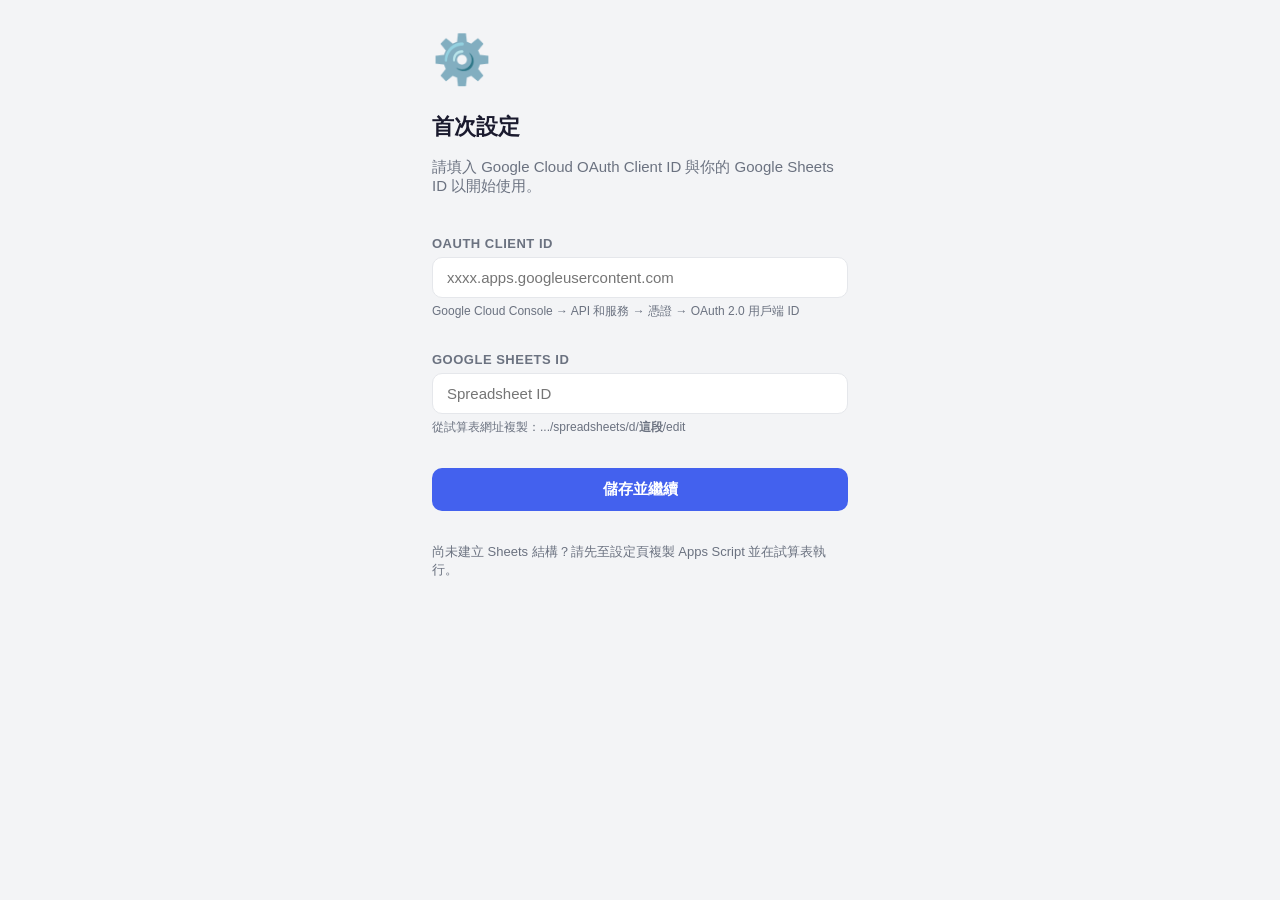
==== index.html @ 8d3733a2 "Initial PWA build: 家庭財務管理系統 - PWA shell (manifest.json + service worker) 可加入手機桌面 - Google OAuth 2.0 " ====
<!DOCTYPE html>
<html lang="zh-TW">
<head>
  <meta charset="UTF-8">
  <meta name="viewport" content="width=device-width, initial-scale=1.0, maximum-scale=1.0, user-scalable=no">
  <meta name="theme-color" content="#4361EE">
  <meta name="apple-mobile-web-app-capable" content="yes">
  <meta name="apple-mobile-web-app-status-bar-style" content="default">
  <meta name="apple-mobile-web-app-title" content="家庭財務">
  <link rel="manifest" href="manifest.json">
  <link rel="apple-touch-icon" href="icons/icon.svg">
  <title>阿熊 & 綺綺 家庭財務</title>
  <link rel="stylesheet" href="css/app.css">
</head>
<body>
<div id="app">

  <!-- ── Auth screen ──────────────────────────────────────── -->
  <div id="screen-auth" class="screen">
    <div class="auth-container">
      <div class="auth-logo">💰</div>
      <h1>家庭財務</h1>
      <p>阿熊 &amp; 綺綺</p>
      <button id="btn-signin" class="btn btn-primary btn-lg" style="margin-top:16px">
        <svg width="20" height="20" viewBox="0 0 48 48" fill="none">
          <path d="M43.6 20.5H42V20H24v8h11.3C33.7 32.7 29.3 36 24 36c-6.6 0-12-5.4-12-12s5.4-12 12-12c3.1 0 5.8 1.1 7.9 3l5.7-5.7C34.3 6.5 29.5 4 24 4 12.9 4 4 12.9 4 24s8.9 20 20 20c11 0 20-9 20-20 0-1.2-.1-2.4-.4-3.5z" fill="#FFC107"/>
          <path d="M6.3 14.7l6.6 4.8C14.6 16 19 13 24 13c3.1 0 5.8 1.1 7.9 3l5.7-5.7C34.3 6.5 29.5 4 24 4 16.3 4 9.7 8.3 6.3 14.7z" fill="#FF3D00"/>
          <path d="M24 44c5.3 0 10.1-2 13.7-5.2l-6.3-5.3C29.5 35.4 26.9 36 24 36c-5.3 0-9.7-3.3-11.3-8l-6.6 5.1C9.6 39.6 16.3 44 24 44z" fill="#4CAF50"/>
          <path d="M43.6 20.5H42V20H24v8h11.3c-.8 2.3-2.3 4.2-4.2 5.5l6.3 5.3C37 37.1 44 32 44 24c0-1.2-.1-2.4-.4-3.5z" fill="#1976D2"/>
        </svg>
        使用 Google 登入
      </button>
      <p id="gsi-error" class="auth-note hidden">
        ⚠ Google Identity Services 載入失敗，請確認網路連線後重新整理。
      </p>
    </div>
  </div>

  <!-- ── Setup screen ─────────────────────────────────────── -->
  <div id="screen-setup" class="screen">
    <div class="setup-container">
      <div style="font-size:48px;margin-bottom:8px">⚙️</div>
      <h2>首次設定</h2>
      <p style="margin-bottom:24px">請填入 Google Cloud OAuth Client ID 與你的 Google Sheets ID 以開始使用。</p>
      <div class="form-row">
        <label>OAuth Client ID</label>
        <input type="text" id="inp-setup-client" class="form-input" placeholder="xxxx.apps.googleusercontent.com">
        <p class="input-hint">Google Cloud Console → API 和服務 → 憑證 → OAuth 2.0 用戶端 ID</p>
      </div>
      <div class="form-row">
        <label>Google Sheets ID</label>
        <input type="text" id="inp-setup-sheet" class="form-input" placeholder="Spreadsheet ID">
        <p class="input-hint">從試算表網址複製：.../spreadsheets/d/<strong>這段</strong>/edit</p>
      </div>
      <button id="btn-setup-save" class="btn btn-primary btn-full">儲存並繼續</button>
      <p class="auth-note" style="margin-top:16px">
        尚未建立 Sheets 結構？請先至設定頁複製 Apps Script 並在試算表執行。
      </p>
    </div>
  </div>

  <!-- ── Main app ──────────────────────────────────────────── -->
  <div id="screen-main" class="screen">
    <header id="app-header">
      <h2 id="page-title">總覽</h2>
    </header>

    <main id="page-content"></main>

    <nav id="bottom-nav">
      <!-- 總覽 -->
      <button class="nav-item" data-page="dashboard">
        <svg viewBox="0 0 24 24" fill="none" stroke="currentColor" stroke-width="2" stroke-linecap="round" stroke-linejoin="round">
          <rect x="3" y="3" width="7" height="9"/><rect x="14" y="3" width="7" height="5"/>
          <rect x="14" y="12" width="7" height="9"/><rect x="3" y="16" width="7" height="5"/>
        </svg>
        <span>總覽</span>
      </button>
      <!-- 記帳 -->
      <button class="nav-item" data-page="entry">
        <svg viewBox="0 0 24 24" fill="none" stroke="currentColor" stroke-width="2" stroke-linecap="round" stroke-linejoin="round">
          <circle cx="12" cy="12" r="10"/>
          <line x1="12" y1="8" x2="12" y2="16"/>
          <line x1="8" y1="12" x2="16" y2="12"/>
        </svg>
        <span>記帳</span>
      </button>
      <!-- 帳本 -->
      <button class="nav-item" data-page="ledger">
        <svg viewBox="0 0 24 24" fill="none" stroke="currentColor" stroke-width="2" stroke-linecap="round" stroke-linejoin="round">
          <path d="M14 2H6a2 2 0 0 0-2 2v16a2 2 0 0 0 2 2h12a2 2 0 0 0 2-2V8z"/>
          <polyline points="14 2 14 8 20 8"/>
          <line x1="16" y1="13" x2="8" y2="13"/><line x1="16" y1="17" x2="8" y2="17"/>
          <polyline points="10 9 9 9 8 9"/>
        </svg>
        <span>帳本</span>
      </button>
      <!-- 專案 -->
      <button class="nav-item" data-page="projects">
        <svg viewBox="0 0 24 24" fill="none" stroke="currentColor" stroke-width="2" stroke-linecap="round" stroke-linejoin="round">
          <path d="M22 11.08V12a10 10 0 1 1-5.93-9.14"/>
          <polyline points="22 4 12 14.01 9 11.01"/>
        </svg>
        <span>專案</span>
      </button>
      <!-- 投資 -->
      <button class="nav-item" data-page="investments">
        <svg viewBox="0 0 24 24" fill="none" stroke="currentColor" stroke-width="2" stroke-linecap="round" stroke-linejoin="round">
          <polyline points="22 7 13.5 15.5 8.5 10.5 2 17"/>
          <polyline points="16 7 22 7 22 13"/>
        </svg>
        <span>投資</span>
      </button>
      <!-- 設定 -->
      <button class="nav-item" data-page="settings">
        <svg viewBox="0 0 24 24" fill="none" stroke="currentColor" stroke-width="2" stroke-linecap="round" stroke-linejoin="round">
          <circle cx="12" cy="12" r="3"/>
          <path d="M19.4 15a1.65 1.65 0 0 0 .33 1.82l.06.06a2 2 0 0 1-2.83 2.83l-.06-.06a1.65 1.65 0 0 0-1.82-.33 1.65 1.65 0 0 0-1 1.51V21a2 2 0 0 1-4 0v-.09A1.65 1.65 0 0 0 9 19.4a1.65 1.65 0 0 0-1.82.33l-.06.06a2 2 0 0 1-2.83-2.83l.06-.06A1.65 1.65 0 0 0 4.68 15a1.65 1.65 0 0 0-1.51-1H3a2 2 0 0 1 0-4h.09A1.65 1.65 0 0 0 4.6 9a1.65 1.65 0 0 0-.33-1.82l-.06-.06a2 2 0 0 1 2.83-2.83l.06.06A1.65 1.65 0 0 0 9 4.68a1.65 1.65 0 0 0 1-1.51V3a2 2 0 0 1 4 0v.09a1.65 1.65 0 0 0 1 1.51 1.65 1.65 0 0 0 1.82-.33l.06-.06a2 2 0 0 1 2.83 2.83l-.06.06A1.65 1.65 0 0 0 19.4 9a1.65 1.65 0 0 0 1.51 1H21a2 2 0 0 1 0 4h-.09a1.65 1.65 0 0 0-1.51 1z"/>
        </svg>
        <span>設定</span>
      </button>
    </nav>
  </div>

</div>

<!-- Global UI -->
<div id="toast"></div>
<div id="loading-overlay" class="hidden">
  <div class="spinner"></div>
</div>

<!-- Google Identity Services -->
<script src="https://accounts.google.com/gsi/client" async defer></script>

<!-- App -->
<script src="js/config.js"></script>
<script src="js/utils.js"></script>
<script src="js/auth.js"></script>
<script src="js/api.js"></script>
<script src="js/store.js"></script>
<script src="js/router.js"></script>
<script src="pages/dashboard.js"></script>
<script src="pages/entry.js"></script>
<script src="pages/ledger.js"></script>
<script src="pages/projects.js"></script>
<script src="pages/investments.js"></script>
<script src="pages/settings.js"></script>
<script src="js/app.js"></script>
</body>
</html>
---- css/app.css ----
:root {
  --primary: #4361EE;
  --primary-light: #EEF1FF;
  --danger: #EF233C;
  --danger-light: #FFEEF1;
  --success: #06D6A0;
  --success-light: #E8FBF6;
  --warning: #FFB703;
  --warning-light: #FFF8E6;
  --text: #1A1A2E;
  --text-muted: #6B7280;
  --border: #E5E7EB;
  --bg: #F3F4F6;
  --card: #FFFFFF;
  --header-h: 56px;
  --nav-h: 64px;
  --radius: 12px;
}

*, *::before, *::after { box-sizing: border-box; margin: 0; padding: 0; }

html, body {
  height: 100%;
  font-family: -apple-system, BlinkMacSystemFont, 'Segoe UI', 'PingFang TC', 'Noto Sans TC', sans-serif;
  font-size: 15px;
  color: var(--text);
  background: var(--bg);
  -webkit-tap-highlight-color: transparent;
  overscroll-behavior: none;
}

#app { height: 100%; display: flex; flex-direction: column; }

/* ── Screens ───────────────────────────────────────────── */
.screen { display: none; flex-direction: column; height: 100%; }
.screen.active { display: flex; }

/* ── Auth screen ───────────────────────────────────────── */
.auth-container {
  flex: 1; display: flex; flex-direction: column;
  align-items: center; justify-content: center;
  padding: 32px; gap: 16px; text-align: center;
}
.auth-logo { font-size: 72px; }
.auth-container h1 { font-size: 28px; font-weight: 700; }
.auth-container p { color: var(--text-muted); font-size: 16px; }
.auth-note { font-size: 13px; color: var(--text-muted); margin-top: 8px; }
.auth-note a { color: var(--primary); }

/* ── Setup screen ──────────────────────────────────────── */
.setup-container {
  flex: 1; display: flex; flex-direction: column;
  padding: 32px; gap: 16px; max-width: 480px; margin: 0 auto; width: 100%;
}
.setup-container h2 { font-size: 22px; font-weight: 700; }
.setup-container p { color: var(--text-muted); }

/* ── Main layout ───────────────────────────────────────── */
#screen-main { background: var(--bg); }

#app-header {
  height: var(--header-h);
  background: var(--card);
  border-bottom: 1px solid var(--border);
  display: flex; align-items: center; justify-content: center;
  padding: 0 16px;
  position: sticky; top: 0; z-index: 10;
}
#page-title { font-size: 17px; font-weight: 700; }

#page-content {
  flex: 1; overflow-y: auto;
  padding-bottom: calc(var(--nav-h) + 8px);
  -webkit-overflow-scrolling: touch;
}

.page-inner { padding: 16px; max-width: 560px; margin: 0 auto; }

/* ── Bottom nav ────────────────────────────────────────── */
#bottom-nav {
  height: var(--nav-h);
  background: var(--card);
  border-top: 1px solid var(--border);
  display: flex;
  position: fixed; bottom: 0; left: 0; right: 0; z-index: 10;
  padding-bottom: env(safe-area-inset-bottom);
}
.nav-item {
  flex: 1; display: flex; flex-direction: column;
  align-items: center; justify-content: center; gap: 3px;
  border: none; background: none; cursor: pointer;
  color: var(--text-muted); font-size: 10px; font-weight: 500;
  padding: 8px 4px; transition: color .15s;
}
.nav-item svg { width: 22px; height: 22px; }
.nav-item.active { color: var(--primary); }
.nav-item:active { opacity: .7; }

/* ── Cards ─────────────────────────────────────────────── */
.card {
  background: var(--card); border-radius: var(--radius);
  box-shadow: 0 1px 4px rgba(0,0,0,.07); margin-bottom: 12px; overflow: hidden;
}

/* ── Buttons ────────────────────────────────────────────── */
.btn {
  display: inline-flex; align-items: center; justify-content: center;
  gap: 8px; border: none; border-radius: 10px; font-size: 15px;
  font-weight: 600; cursor: pointer; padding: 12px 20px; transition: opacity .15s;
}
.btn:active { opacity: .75; }
.btn:disabled { opacity: .5; cursor: default; }
.btn-primary { background: var(--primary); color: #fff; }
.btn-danger { background: var(--danger); color: #fff; }
.btn-outline { background: transparent; color: var(--primary); border: 1.5px solid var(--primary); }
.btn-full { width: 100%; }
.btn-lg { padding: 14px 28px; font-size: 17px; }
.btn-sm { padding: 7px 14px; font-size: 13px; border-radius: 8px; }

/* ── Segment groups ─────────────────────────────────────── */
.seg-group {
  display: flex; gap: 6px; flex-wrap: wrap;
}
.seg-btn {
  border: 1.5px solid var(--border); background: var(--card); border-radius: 8px;
  padding: 7px 14px; font-size: 14px; font-weight: 500; cursor: pointer; color: var(--text);
  transition: all .15s;
}
.seg-btn.active { background: var(--primary); border-color: var(--primary); color: #fff; }
.seg-btn:disabled { opacity: .4; cursor: default; }

/* ── Forms ──────────────────────────────────────────────── */
.form-row { margin-bottom: 16px; }
.form-row label { display: block; font-size: 13px; font-weight: 600; color: var(--text-muted); margin-bottom: 6px; text-transform: uppercase; letter-spacing: .5px; }
.form-input, .form-select {
  width: 100%; border: 1.5px solid var(--border); border-radius: 10px;
  padding: 11px 14px; font-size: 15px; background: var(--card); color: var(--text);
  outline: none; appearance: none; -webkit-appearance: none;
}
.form-input:focus, .form-select:focus { border-color: var(--primary); }
.input-hint { font-size: 12px; color: var(--text-muted); margin-top: 5px; line-height: 1.4; }
.input-hint code { background: var(--bg); border-radius: 4px; padding: 1px 4px; font-size: 11px; }

/* ── Sections ───────────────────────────────────────────── */
.section-label {
  font-size: 13px; font-weight: 700; color: var(--text-muted);
  text-transform: uppercase; letter-spacing: .6px;
  margin: 16px 0 8px;
}
.section-sub { font-weight: 400; font-size: 13px; margin-left: 8px; text-transform: none; color: var(--text); }
.section-header { display: flex; align-items: center; justify-content: space-between; margin: 16px 0 8px; }
.section-header .section-label { margin: 0; }
.section-hint { font-size: 13px; color: var(--text-muted); margin-bottom: 8px; line-height: 1.5; }
.empty-hint { color: var(--text-muted); font-size: 14px; text-align: center; padding: 24px 0; }
.error-msg { color: var(--danger); font-size: 14px; text-align: center; padding: 24px 0; }

/* ── Money colors ───────────────────────────────────────── */
.amount-in { color: #059669; font-weight: 600; }
.amount-out { color: var(--danger); font-weight: 600; }
.amount-neutral { color: var(--text-muted); font-weight: 600; }
.amount-primary { color: var(--primary); font-weight: 600; }
.label-sm { font-size: 13px; color: var(--text-muted); }

/* ── Dashboard ──────────────────────────────────────────── */
.role-cards { display: grid; grid-template-columns: 1fr 1fr; gap: 10px; margin-bottom: 4px; }
@media (max-width: 360px) { .role-cards { grid-template-columns: 1fr; } }
.role-card { padding: 14px; }
.role-cards .card:last-child { grid-column: 1 / -1; }
.role-card-header { font-weight: 700; font-size: 15px; margin-bottom: 8px; }
.role-card-row { display: flex; justify-content: space-between; align-items: center; padding: 3px 0; }
.role-card-divider { height: 1px; background: var(--border); margin: 6px 0; }

.invest-summary { padding: 14px; }
.invest-row { display: flex; justify-content: space-between; align-items: center; padding: 4px 0; }

/* ── Progress bars ──────────────────────────────────────── */
.progress-wrap { background: #E5E7EB; border-radius: 4px; height: 8px; margin: 8px 0; overflow: hidden; }
.progress-bar { height: 100%; border-radius: 4px; background: var(--success); transition: width .4s ease; }
.progress-bar.over { background: var(--danger); }

/* ── Projects ───────────────────────────────────────────── */
.proj-card, .proj-detail-card { padding: 14px; }
.proj-card-name { font-weight: 700; font-size: 15px; display: flex; align-items: center; justify-content: space-between; }
.proj-card-nums { display: flex; justify-content: space-between; font-size: 13px; color: var(--text-muted); }
.gap-alert { font-size: 13px; color: var(--danger); font-weight: 600; margin-top: 6px; }
.proj-stats { margin-top: 8px; }
.proj-stat-row { display: flex; justify-content: space-between; padding: 4px 0; font-size: 14px; border-bottom: 1px solid var(--border); }
.proj-stat-row:last-child { border-bottom: none; }
.status-badge { font-size: 11px; font-weight: 600; padding: 2px 8px; border-radius: 99px; }
.badge-active { background: var(--success-light); color: #059669; }
.badge-closed { background: var(--bg); color: var(--text-muted); }
.btn-close-proj { margin-top: 12px; width: 100%; }

/* ── Ledger ─────────────────────────────────────────────── */
.filter-bar { display: flex; gap: 8px; padding: 12px 16px; background: var(--card); border-bottom: 1px solid var(--border); overflow-x: auto; }
.filter-sel { border: 1.5px solid var(--border); border-radius: 8px; padding: 6px 10px; font-size: 13px; background: var(--card); color: var(--text); flex-shrink: 0; }
.ledger-group { margin-bottom: 8px; }
.ledger-date-row { display: flex; justify-content: space-between; padding: 6px 16px; font-size: 12px; color: var(--text-muted); font-weight: 600; }
.ledger-item {
  display: flex; align-items: center; gap: 12px; padding: 12px 16px;
  background: var(--card); border-bottom: 1px solid var(--border); cursor: pointer;
  transition: background .1s;
}
.ledger-item:last-child { border-bottom: none; }
.ledger-item:active { background: var(--bg); }
.ledger-icon { width: 36px; height: 36px; border-radius: 50%; display: flex; align-items: center; justify-content: center; font-size: 15px; font-weight: 700; flex-shrink: 0; background: var(--bg); }
.ledger-info { flex: 1; min-width: 0; }
.ledger-cat { font-size: 15px; font-weight: 600; white-space: nowrap; overflow: hidden; text-overflow: ellipsis; }
.ledger-meta { font-size: 12px; color: var(--text-muted); margin-top: 2px; white-space: nowrap; overflow: hidden; text-overflow: ellipsis; }
.ledger-amount { font-size: 15px; font-weight: 700; flex-shrink: 0; }

/* ── Investments ─────────────────────────────────────────── */
.invest-total { padding: 16px; }
.invest-total-row { display: flex; justify-content: space-between; align-items: center; padding: 5px 0; }
.invest-total-num { font-size: 20px; }
.inv-table { overflow-x: auto; }
.inv-header, .inv-row {
  display: grid;
  grid-template-columns: 80px 1fr 60px 70px 80px 80px 60px;
  gap: 4px; padding: 8px 12px; font-size: 12px; align-items: center;
}
.inv-header { font-weight: 700; color: var(--text-muted); border-bottom: 1px solid var(--border); }
.inv-row { border-bottom: 1px solid var(--border); }
.inv-row:last-child { border-bottom: none; }
.inv-ticker { font-weight: 700; font-size: 11px; }
.inv-name { color: var(--text-muted); overflow: hidden; text-overflow: ellipsis; white-space: nowrap; }
.inv-mv, .inv-ret { font-weight: 600; }

/* ── Settings ────────────────────────────────────────────── */
.settings-card { padding: 16px; }
.balance-row { padding: 10px 0; border-bottom: 1px solid var(--border); }
.balance-row:last-of-type { border-bottom: none; }
.balance-row-head { display: flex; align-items: center; gap: 8px; margin-bottom: 6px; }
.balance-role-badge { font-size: 11px; font-weight: 700; background: var(--primary-light); color: var(--primary); padding: 2px 8px; border-radius: 99px; }
.balance-acct { font-size: 14px; font-weight: 600; }
.balance-row-inputs { display: flex; gap: 8px; }
.balance-row-inputs .form-input { flex: 1; }

/* ── Modal ───────────────────────────────────────────────── */
.modal-overlay {
  position: fixed; inset: 0; background: rgba(0,0,0,.5);
  display: flex; align-items: flex-end; z-index: 100;
  animation: fadeIn .15s ease;
}
@keyframes fadeIn { from { opacity: 0; } to { opacity: 1; } }
.modal-card {
  background: var(--card); border-radius: var(--radius) var(--radius) 0 0;
  padding: 20px 20px calc(20px + env(safe-area-inset-bottom));
  width: 100%; max-height: 85vh; overflow-y: auto;
  animation: slideUp .2s ease;
}
@keyframes slideUp { from { transform: translateY(100%); } to { transform: translateY(0); } }
.modal-title { font-size: 17px; font-weight: 700; margin-bottom: 16px; }
.modal-actions { display: flex; gap: 10px; margin-top: 16px; }
.detail-grid { display: grid; grid-template-columns: auto 1fr; gap: 8px 16px; }
.detail-label { font-size: 13px; color: var(--text-muted); font-weight: 600; white-space: nowrap; }

/* ── Toast ───────────────────────────────────────────────── */
#toast {
  position: fixed; bottom: calc(var(--nav-h) + 16px); left: 50%; transform: translateX(-50%) translateY(8px);
  background: #1A1A2E; color: #fff; padding: 10px 20px; border-radius: 99px;
  font-size: 14px; font-weight: 500; z-index: 200;
  opacity: 0; transition: opacity .2s, transform .2s; pointer-events: none; white-space: nowrap;
}
#toast.show { opacity: 1; transform: translateX(-50%) translateY(0); }
#toast.toast-success { background: #059669; }
#toast.toast-warn { background: var(--warning); color: var(--text); }
#toast.toast-error { background: var(--danger); }

/* ── Loading ─────────────────────────────────────────────── */
#loading-overlay {
  position: fixed; inset: 0; background: rgba(255,255,255,.7);
  display: flex; align-items: center; justify-content: center; z-index: 150;
}
#loading-overlay.hidden { display: none; }
.spinner {
  width: 36px; height: 36px; margin: 32px auto;
  border: 3px solid var(--border); border-top-color: var(--primary);
  border-radius: 50%; animation: spin .7s linear infinite;
}
@keyframes spin { to { transform: rotate(360deg); } }

.hidden { display: none !important; }
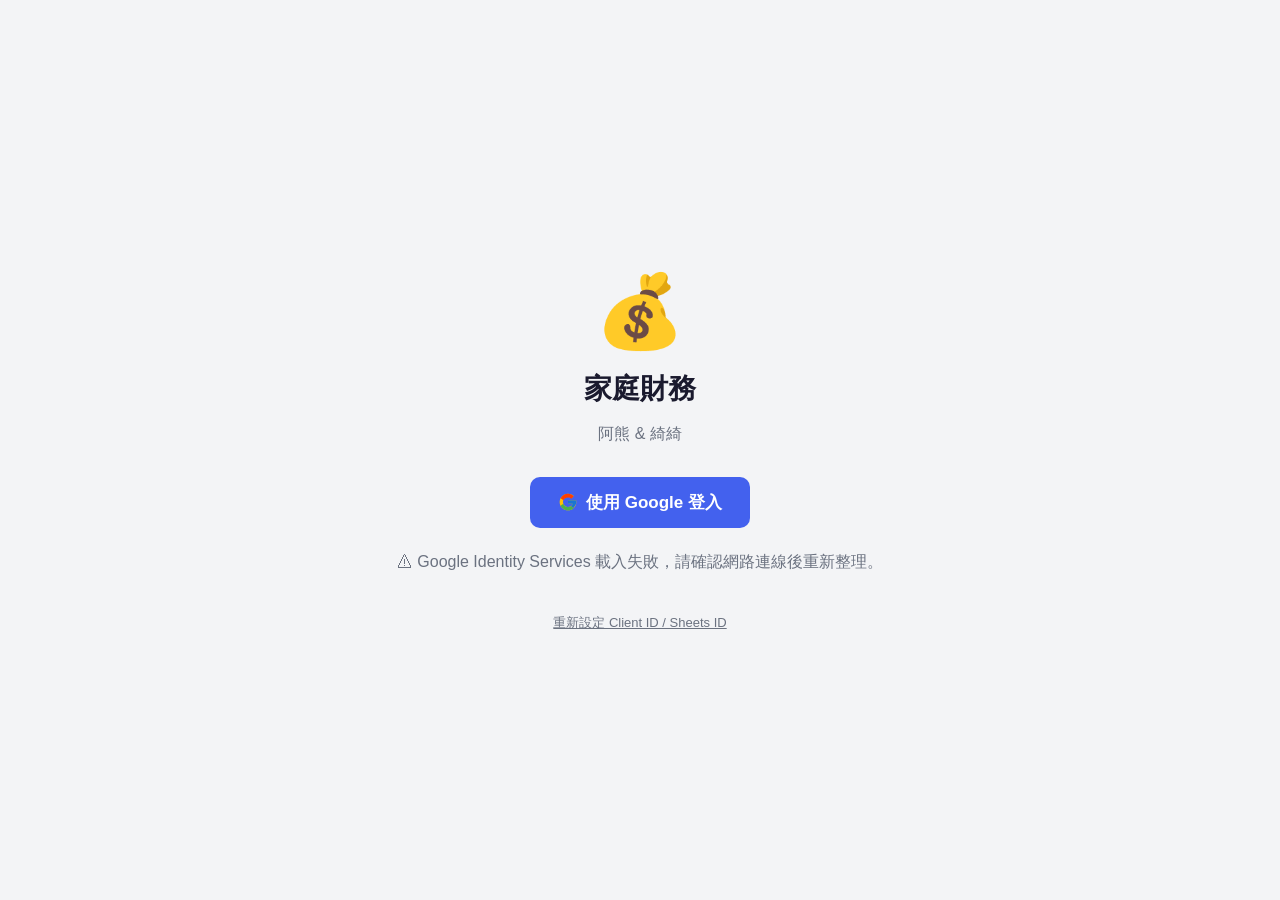
==== commit e9413821: "Add CC billing page, hamburger nav drawer, and account type system - Nav: replace 專案/投資/設定 buttons w" ====
--- a/index.html
+++ b/index.html
@@ -32,6 +32,9 @@
       </button>
       <p id="gsi-error" class="auth-note hidden">
         ⚠ Google Identity Services 載入失敗，請確認網路連線後重新整理。
+      </p>
+      <p style="margin-top:24px">
+        <a id="btn-reconfig" href="#" style="font-size:13px;color:var(--text-muted)">重新設定 Client ID / Sheets ID</a>
       </p>
     </div>
   </div>
@@ -95,31 +98,34 @@
         </svg>
         <span>帳本</span>
       </button>
-      <!-- 專案 -->
-      <button class="nav-item" data-page="projects">
+      <!-- 更多 -->
+      <button class="nav-item" id="btn-menu">
         <svg viewBox="0 0 24 24" fill="none" stroke="currentColor" stroke-width="2" stroke-linecap="round" stroke-linejoin="round">
-          <path d="M22 11.08V12a10 10 0 1 1-5.93-9.14"/>
-          <polyline points="22 4 12 14.01 9 11.01"/>
+          <line x1="3" y1="6" x2="21" y2="6"/>
+          <line x1="3" y1="12" x2="21" y2="12"/>
+          <line x1="3" y1="18" x2="21" y2="18"/>
         </svg>
-        <span>專案</span>
-      </button>
-      <!-- 投資 -->
-      <button class="nav-item" data-page="investments">
-        <svg viewBox="0 0 24 24" fill="none" stroke="currentColor" stroke-width="2" stroke-linecap="round" stroke-linejoin="round">
-          <polyline points="22 7 13.5 15.5 8.5 10.5 2 17"/>
-          <polyline points="16 7 22 7 22 13"/>
-        </svg>
-        <span>投資</span>
-      </button>
-      <!-- 設定 -->
-      <button class="nav-item" data-page="settings">
-        <svg viewBox="0 0 24 24" fill="none" stroke="currentColor" stroke-width="2" stroke-linecap="round" stroke-linejoin="round">
-          <circle cx="12" cy="12" r="3"/>
-          <path d="M19.4 15a1.65 1.65 0 0 0 .33 1.82l.06.06a2 2 0 0 1-2.83 2.83l-.06-.06a1.65 1.65 0 0 0-1.82-.33 1.65 1.65 0 0 0-1 1.51V21a2 2 0 0 1-4 0v-.09A1.65 1.65 0 0 0 9 19.4a1.65 1.65 0 0 0-1.82.33l-.06.06a2 2 0 0 1-2.83-2.83l.06-.06A1.65 1.65 0 0 0 4.68 15a1.65 1.65 0 0 0-1.51-1H3a2 2 0 0 1 0-4h.09A1.65 1.65 0 0 0 4.6 9a1.65 1.65 0 0 0-.33-1.82l-.06-.06a2 2 0 0 1 2.83-2.83l.06.06A1.65 1.65 0 0 0 9 4.68a1.65 1.65 0 0 0 1-1.51V3a2 2 0 0 1 4 0v.09a1.65 1.65 0 0 0 1 1.51 1.65 1.65 0 0 0 1.82-.33l.06-.06a2 2 0 0 1 2.83 2.83l-.06.06A1.65 1.65 0 0 0 19.4 9a1.65 1.65 0 0 0 1.51 1H21a2 2 0 0 1 0 4h-.09a1.65 1.65 0 0 0-1.51 1z"/>
-        </svg>
-        <span>設定</span>
+        <span>更多</span>
       </button>
     </nav>
+    <!-- Side drawer -->
+    <div id="drawer-overlay"></div>
+    <div id="side-drawer">
+      <div class="drawer-header">選單</div>
+      <button class="drawer-item" data-page="billing">
+        <span class="drawer-icon">💳</span><span>信用卡帳單</span>
+      </button>
+      <button class="drawer-item" data-page="projects">
+        <span class="drawer-icon">📋</span><span>專案管理</span>
+      </button>
+      <button class="drawer-item" data-page="investments">
+        <span class="drawer-icon">📈</span><span>投資持倉</span>
+      </button>
+      <div class="drawer-divider"></div>
+      <button class="drawer-item" data-page="settings">
+        <span class="drawer-icon">⚙️</span><span>設定</span>
+      </button>
+    </div>
   </div>
 
 </div>
@@ -131,7 +137,10 @@
 </div>
 
 <!-- Google Identity Services -->
-<script src="https://accounts.google.com/gsi/client" async defer></script>
+<script src="https://accounts.google.com/gsi/client"
+  async defer
+  onload="window._gsiOk=true"
+  onerror="window._gsiFailed=true"></script>
 
 <!-- App -->
 <script src="js/config.js"></script>
@@ -146,6 +155,7 @@
 <script src="pages/projects.js"></script>
 <script src="pages/investments.js"></script>
 <script src="pages/settings.js"></script>
+<script src="pages/billing.js"></script>
 <script src="js/app.js"></script>
 </body>
 </html>
--- a/css/app.css
+++ b/css/app.css
@@ -216,15 +216,38 @@
 .inv-table { overflow-x: auto; }
 .inv-header, .inv-row {
   display: grid;
-  grid-template-columns: 80px 1fr 60px 70px 80px 80px 60px;
-  gap: 4px; padding: 8px 12px; font-size: 12px; align-items: center;
+  grid-template-columns: 52px 1fr 44px 60px 72px 72px 46px 28px;
+  gap: 3px; padding: 8px 10px; font-size: 12px; align-items: center;
 }
 .inv-header { font-weight: 700; color: var(--text-muted); border-bottom: 1px solid var(--border); }
 .inv-row { border-bottom: 1px solid var(--border); }
 .inv-row:last-child { border-bottom: none; }
 .inv-ticker { font-weight: 700; font-size: 11px; }
-.inv-name { color: var(--text-muted); overflow: hidden; text-overflow: ellipsis; white-space: nowrap; }
-.inv-mv, .inv-ret { font-weight: 600; }
+.inv-name { overflow: hidden; text-overflow: ellipsis; white-space: nowrap; line-height: 1.3; }
+.inv-acct { font-size: 10px; color: var(--text-muted); }
+.inv-mv { font-weight: 600; }
+.inv-del-btn {
+  background: none; border: none; cursor: pointer; color: var(--text-muted);
+  font-size: 13px; padding: 4px; border-radius: 4px; line-height: 1;
+}
+.inv-del-btn:active { color: var(--danger); background: var(--danger-light); }
+
+/* ── Investment search dropdown ──────────────────────────── */
+.inv-search-wrap { position: relative; }
+.inv-search-dropdown {
+  position: absolute; left: 0; right: 0; top: calc(100% + 2px);
+  background: var(--card); border: 1.5px solid var(--border); border-radius: 10px;
+  box-shadow: 0 4px 16px rgba(0,0,0,.12); z-index: 50; overflow: hidden;
+}
+.inv-search-item {
+  display: flex; align-items: center; gap: 8px; padding: 10px 14px;
+  cursor: pointer; border-bottom: 1px solid var(--border); font-size: 14px;
+}
+.inv-search-item:last-child { border-bottom: none; }
+.inv-search-item:active { background: var(--bg); }
+.inv-search-code { font-weight: 700; color: var(--primary); min-width: 52px; }
+.inv-search-name { flex: 1; }
+.inv-search-market { font-size: 11px; color: var(--text-muted); background: var(--bg); border-radius: 99px; padding: 2px 6px; }
 
 /* ── Settings ────────────────────────────────────────────── */
 .settings-card { padding: 16px; }
@@ -236,7 +259,169 @@
 .balance-row-inputs { display: flex; gap: 8px; }
 .balance-row-inputs .form-input { flex: 1; }
 
-/* ── Modal ───────────────────────────────────────────────── */
+/* ── Account management ──────────────────────────────────── */
+.acct-role-card { padding: 14px; }
+.acct-role-header { display: flex; align-items: center; justify-content: space-between; margin-bottom: 10px; }
+.acct-item { border-top: 1px solid var(--border); padding: 10px 0; }
+.acct-item:first-child { border-top: none; }
+.acct-item-top { display: flex; align-items: center; gap: 8px; margin-bottom: 8px; flex-wrap: wrap; }
+.acct-item-name { font-size: 14px; font-weight: 600; }
+.acct-item-purpose { font-size: 11px; color: var(--text-muted); background: var(--bg); border-radius: 99px; padding: 2px 8px; }
+.acct-item-inputs { display: flex; gap: 8px; }
+.acct-item-inputs .form-input { flex: 1; font-size: 14px; padding: 9px 12px; }
+
+/* ── Entry ───────────────────────────────────────────────── */
+.entry-wrapper { display: flex; flex-direction: column; }
+
+.entry-segs { background: var(--card); border-bottom: 1px solid var(--border); }
+.entry-seg-row { display: flex; gap: 5px; padding: 8px 12px; }
+.entry-seg-row-type { background: #FAFAFA; }
+.entry-seg-btn {
+  flex: 1; padding: 8px 4px; border-radius: 8px; border: 1.5px solid var(--border);
+  font-size: 14px; font-weight: 600; text-align: center; color: var(--text-muted);
+  background: var(--card); cursor: pointer; transition: all .12s;
+}
+.entry-seg-btn.active { background: var(--primary); border-color: var(--primary); color: #fff; }
+.entry-seg-btn:active { opacity: .7; }
+.entry-seg-xs { font-size: 11px; }
+
+.entry-amount-area {
+  background: var(--card); padding: 12px 16px 14px;
+  border-bottom: 1px solid var(--border);
+}
+.entry-amount-label { font-size: 12px; font-weight: 700; color: var(--text-muted); margin-bottom: 4px; text-transform: uppercase; letter-spacing: .5px; }
+.entry-amount-input {
+  width: 100%; border: none; outline: none; background: transparent;
+  font-size: 40px; font-weight: 700; color: var(--text);
+  letter-spacing: -1px; padding: 0;
+}
+.entry-amount-input::placeholder { color: #D1D5DB; }
+
+.entry-chips { display: flex; align-items: center; gap: 6px; flex-wrap: wrap; }
+.entry-chip {
+  position: relative; display: inline-flex; align-items: center; gap: 4px;
+  padding: 5px 10px; border-radius: 99px; font-size: 12px; font-weight: 600;
+  border: none; cursor: pointer; transition: opacity .1s; white-space: nowrap;
+}
+.entry-chip:active { opacity: .7; }
+.entry-chip-acct    { background: var(--primary-light); color: var(--primary); }
+.entry-chip-acct-in { background: var(--success-light); color: #059669; }
+.entry-chip-date    { background: var(--bg); color: var(--text-muted); }
+.entry-chip-dim     { background: var(--bg); color: var(--text-muted); border: 1.5px solid var(--border); }
+.entry-chip-dim-on  { background: var(--primary-light); color: var(--primary); border: 1.5px solid var(--primary); }
+.entry-chip-memo    { background: var(--bg); color: var(--text-muted); border: 1.5px dashed var(--border); }
+.entry-chip-active  { background: var(--warning-light); color: #92400E; border: 1.5px dashed var(--warning); }
+.chip-arrow { color: var(--text-muted); font-size: 16px; font-weight: 300; }
+
+.entry-memo-bar {
+  margin-top: 8px; padding: 9px 12px; background: var(--bg); border-radius: 10px;
+}
+.entry-memo-input {
+  width: 100%; border: none; background: transparent; outline: none;
+  font-size: 14px; color: var(--text);
+}
+
+.entry-project-row { padding: 8px 12px; background: var(--card); border-bottom: 1px solid var(--border); }
+
+.entry-cat-section { padding: 10px; background: var(--bg); }
+.entry-cat-grid { display: grid; grid-template-columns: repeat(4, 1fr); gap: 5px; }
+.entry-cat-chip {
+  display: flex; flex-direction: column; align-items: center; gap: 3px;
+  padding: 9px 4px; border-radius: 10px; border: 1.5px solid var(--border);
+  font-size: 11px; font-weight: 500; color: var(--text); background: var(--card);
+  cursor: pointer; transition: all .1s;
+}
+.entry-cat-chip.selected {
+  background: var(--primary-light); border-color: var(--primary);
+  color: var(--primary); font-weight: 700;
+}
+.entry-cat-chip:active { opacity: .7; }
+.cat-icon { font-size: 20px; line-height: 1; }
+
+.entry-submit-area {
+  padding: 12px 12px calc(12px + env(safe-area-inset-bottom));
+  background: var(--bg);
+}
+
+/* Loan summary card */
+.loan-summary-card {
+  background: linear-gradient(135deg, #1e3a8a 0%, #1e40af 100%);
+  color: #fff; padding: 16px; margin-bottom: 4px;
+}
+.loan-summary-card .loan-summary-title {
+  font-size: 15px; font-weight: 700; margin-bottom: 2px;
+}
+.loan-summary-card .proj-stats { margin: 0; }
+.loan-summary-card .proj-stat-row { color: rgba(255,255,255,.9); }
+.loan-summary-card .label-sm { color: rgba(255,255,255,.65); }
+.loan-summary-card .amount-out { color: #fca5a5; }
+.loan-summary-card .proj-loan-section { border-top-color: rgba(255,255,255,.2); }
+.loan-summary-card .progress-wrap { background: rgba(255,255,255,.2); }
+.loan-summary-card .progress-bar { background: #fff; }
+
+/* Project type toggle (new project modal) */
+.proj-type-toggle { display: flex; border-radius: 8px; overflow: hidden; border: 1px solid var(--border); }
+.proj-type-btn {
+  flex: 1; padding: 9px 0; font-size: 13px; font-weight: 600;
+  background: var(--card); color: var(--text-muted); border: none; cursor: pointer;
+}
+.proj-type-btn.active { background: var(--primary); color: #fff; }
+
+/* Loan info section inside project card */
+.proj-loan-section {
+  margin-top: 10px; padding-top: 10px;
+  border-top: 1px dashed var(--border);
+}
+
+/* Date row */
+.entry-date-row {
+  display: flex; align-items: center; gap: 10px;
+  padding: 14px 16px; margin: 0;
+  background: var(--card); border-top: 1px solid var(--border); border-bottom: 1px solid var(--border);
+  cursor: pointer; position: relative; font-size: 15px; color: var(--text);
+  -webkit-tap-highlight-color: transparent;
+}
+.entry-date-icon { font-size: 18px; }
+.entry-date-arrow { margin-left: auto; color: var(--text-muted); font-size: 20px; line-height: 1; }
+
+/* 日常 / 專案 tabs */
+.entry-dim-tabs {
+  display: flex; border-radius: 10px; overflow: hidden;
+  border: 1px solid var(--border); margin-bottom: 10px;
+}
+.entry-dim-tab {
+  flex: 1; padding: 10px 0; font-size: 14px; font-weight: 600;
+  background: var(--card); color: var(--text-muted);
+  border: none; cursor: pointer; transition: background .15s, color .15s;
+  -webkit-tap-highlight-color: transparent;
+}
+.entry-dim-tab.active { background: var(--primary); color: #fff; }
+.entry-dim-tab:not(.active):active { background: var(--bg); }
+
+/* Project category free-text */
+.proj-cat-input { margin-bottom: 4px; font-size: 15px; }
+.proj-cat-suggestions { display: flex; flex-wrap: wrap; gap: 7px; margin-top: 8px; }
+.proj-cat-sugg-item {
+  padding: 6px 14px; border-radius: 20px;
+  border: 1.5px solid var(--primary); background: transparent;
+  color: var(--primary); font-size: 13px; cursor: pointer;
+  -webkit-tap-highlight-color: transparent;
+}
+.proj-cat-sugg-item:active { background: var(--primary); color: #fff; }
+
+/* Project card actions row */
+.proj-card-actions { display: flex; gap: 8px; margin-top: 12px; }
+
+/* Account picker list */
+.acct-pick-item {
+  display: flex; align-items: center; gap: 10px; padding: 13px 0;
+  border-bottom: 1px solid var(--border); cursor: pointer; font-size: 15px;
+}
+.acct-pick-item:last-child { border-bottom: none; }
+.acct-pick-item:active { opacity: .6; }
+.acct-pick-item.active { font-weight: 700; color: var(--primary); }
+.acct-pick-check { margin-left: auto; color: var(--primary); font-weight: 700; }
+
 .modal-overlay {
   position: fixed; inset: 0; background: rgba(0,0,0,.5);
   display: flex; align-items: flex-end; z-index: 100;
@@ -281,3 +466,82 @@
 @keyframes spin { to { transform: rotate(360deg); } }
 
 .hidden { display: none !important; }
+
+/* ── Side Drawer ─────────────────────────────────────────── */
+#drawer-overlay {
+  display: none; position: fixed; inset: 0;
+  background: rgba(0,0,0,.45); z-index: 90;
+}
+#drawer-overlay.show { display: block; }
+#side-drawer {
+  position: fixed; top: 0; right: -290px; width: 280px; height: 100%;
+  background: var(--card); z-index: 95;
+  transition: right .25s ease;
+  padding-top: env(safe-area-inset-top, 0px);
+  box-shadow: -4px 0 24px rgba(0,0,0,.15);
+  display: flex; flex-direction: column;
+}
+#side-drawer.open { right: 0; }
+.drawer-header {
+  padding: 20px 20px 14px; font-size: 17px; font-weight: 700;
+  border-bottom: 1px solid var(--border);
+}
+.drawer-item {
+  display: flex; align-items: center; gap: 14px;
+  width: 100%; padding: 16px 20px; font-size: 15px; font-weight: 500;
+  background: none; border: none; cursor: pointer; color: var(--text);
+  text-align: left; -webkit-tap-highlight-color: transparent;
+}
+.drawer-item:active { background: var(--bg); }
+.drawer-item.active { color: var(--primary); background: var(--primary-light); }
+.drawer-icon { font-size: 20px; width: 24px; text-align: center; }
+.drawer-divider { height: 1px; background: var(--border); margin: 6px 16px; }
+
+/* ── Credit Card Billing Page ────────────────────────────── */
+.cc-card { padding: 16px; margin-bottom: 12px; }
+.cc-card-header { display: flex; justify-content: space-between; align-items: flex-start; margin-bottom: 6px; }
+.cc-card-name { font-weight: 700; font-size: 15px; }
+.cc-card-cycle { font-size: 12px; color: var(--text-muted); margin-top: 2px; }
+.cc-amount { font-size: 28px; font-weight: 700; margin-bottom: 10px; }
+.cc-status {
+  padding: 4px 10px; border-radius: 20px; font-size: 12px;
+  font-weight: 600; white-space: nowrap; flex-shrink: 0;
+}
+.status-paid    { background: var(--success-light); color: #059669; }
+.status-pending { background: var(--warning-light); color: #92400E; }
+.status-urgent  { background: var(--danger-light); color: var(--danger); }
+.cc-due-row { display: flex; align-items: center; gap: 10px; font-size: 13px; margin-bottom: 10px; }
+.cc-auto-pay {
+  background: var(--success-light); color: #059669;
+  padding: 2px 8px; border-radius: 10px; font-size: 11px;
+}
+.cc-actions { display: flex; gap: 8px; margin-bottom: 4px; }
+.cc-tx-list { border-top: 1px solid var(--border); margin-top: 8px; }
+.cc-tx-item {
+  display: flex; align-items: center; gap: 8px;
+  padding: 8px 0; border-bottom: 1px solid var(--border); font-size: 13px;
+}
+.cc-tx-item:last-child { border-bottom: none; }
+.cc-tx-date { color: var(--text-muted); min-width: 40px; }
+.cc-tx-cat  { flex: 1; }
+.cc-tx-amt  { color: var(--danger); font-weight: 600; }
+
+/* ── Account type tabs (picker) ──────────────────────────── */
+.acct-type-tabs {
+  display: flex; border-radius: 8px; overflow: hidden;
+  border: 1px solid var(--border); margin-bottom: 12px;
+}
+.acct-type-tab {
+  flex: 1; padding: 8px 0; font-size: 13px; font-weight: 600;
+  background: var(--card); color: var(--text-muted);
+  border: none; cursor: pointer;
+}
+.acct-type-tab.active { background: var(--primary); color: #fff; }
+
+/* ── Account type badges (settings) ─────────────────────── */
+.acct-type-badge {
+  font-size: 11px; padding: 2px 7px; border-radius: 10px; font-weight: 600; margin-left: 6px;
+}
+.type-cash { background: #FEF3C7; color: #92400E; }
+.type-bank { background: var(--primary-light); color: var(--primary); }
+.type-cc   { background: #FCE7F3; color: #9D174D; }
